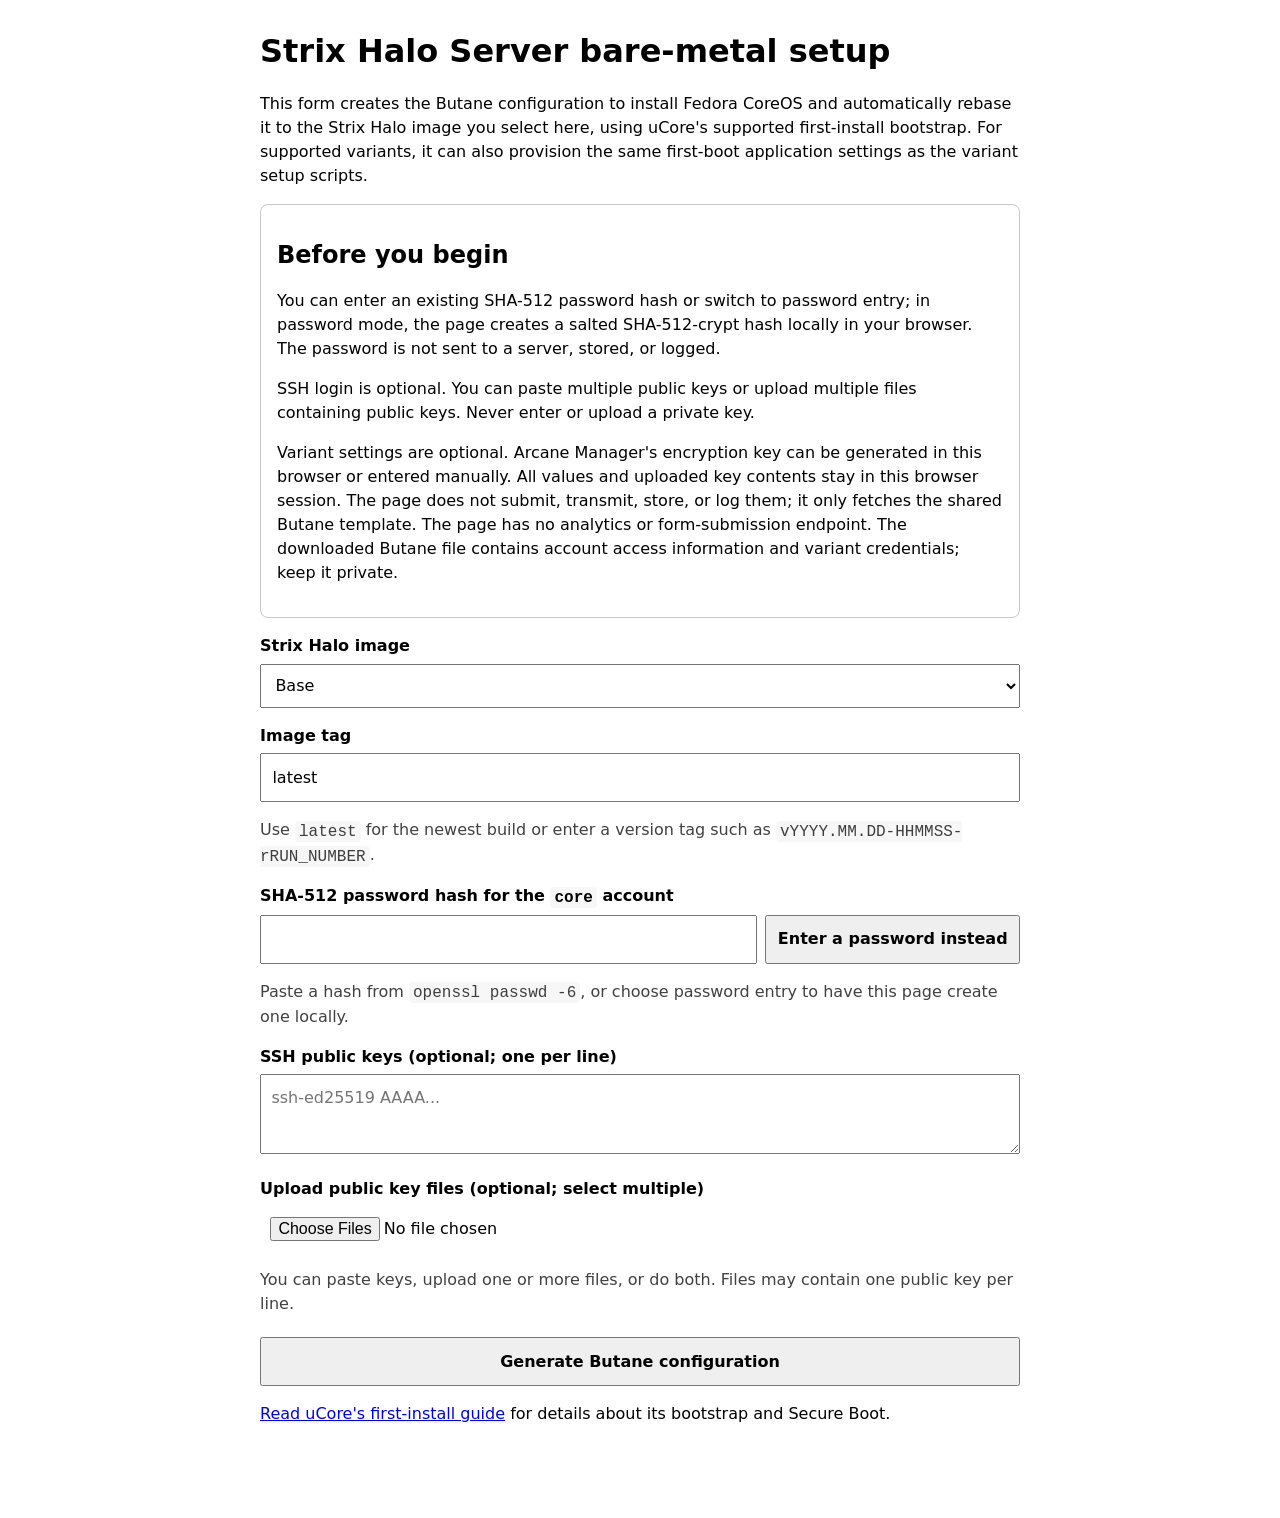
==== docs/install/index.html @ 9a05264e "Make variant Butane setup explicitly optional Co-authored-by: Copilot <223556219+Copilot@users.norep" ====
<!doctype html>
<html lang="en">
<head>
  <meta charset="utf-8">
  <meta name="viewport" content="width=device-width, initial-scale=1">
  <meta name="referrer" content="no-referrer">
  <title>Strix Halo Server bare-metal installer</title>
  <style>
    :root {
      color-scheme: light dark;
      font: 16px/1.5 system-ui, sans-serif;
      --border: #8887;
      --surface: #8881;
    }

    body {
      max-width: 760px;
      margin: 2rem auto;
      padding: 0 1rem 3rem;
    }

    h1, h2 { line-height: 1.2; }
    label { display: block; margin-top: 1rem; font-weight: 650; }
    input, select, textarea, button {
      box-sizing: border-box;
      width: 100%;
      margin-top: 0.35rem;
      padding: 0.65rem;
      font: inherit;
    }

    textarea { min-height: 5rem; resize: vertical; }
    #butane-output { min-height: 24rem; font-family: ui-monospace, monospace; white-space: pre; }
    button, .button { cursor: pointer; font-weight: 700; }
    .button { display: block; text-align: center; text-decoration: none; }
    .card { border: 1px solid var(--border); border-radius: 0.5rem; padding: 1rem; margin: 1rem 0; }
    .input-toggle { display: flex; align-items: center; gap: 0.5rem; margin-top: 0.35rem; }
    .input-toggle input { flex: 1; min-width: 0; width: auto; margin-top: 0; }
    .input-toggle button { flex: none; width: auto; margin-top: 0; }
    .hint { color: color-mix(in srgb, currentColor 75%, transparent); }
    .warning { border-left: 4px solid #d88b00; padding-left: 0.8rem; }
    code, pre { background: var(--surface); border-radius: 0.25rem; }
    code { padding: 0.1rem 0.25rem; overflow-wrap: anywhere; }
    pre { padding: 0.8rem; overflow-x: auto; white-space: pre-wrap; }
    [hidden] { display: none !important; }
  </style>
</head>
<body>
  <main>
    <h1>Strix Halo Server bare-metal setup</h1>
    <p>This form creates the Butane configuration to install Fedora CoreOS and automatically rebase it to the Strix Halo image you select here, using uCore's supported first-install bootstrap. For supported variants, it can also provision the same first-boot application settings as the variant setup scripts.</p>

    <section class="card">
      <h2>Before you begin</h2>
      <p>You can enter an existing SHA-512 password hash or switch to password entry; in password mode, the page creates a salted SHA-512-crypt hash locally in your browser. The password is not sent to a server, stored, or logged.</p>
      <p>SSH login is optional. You can paste multiple public keys or upload multiple files containing public keys. Never enter or upload a private key.</p>
      <p>Variant settings are optional. Arcane Manager's encryption key can be generated in this browser or entered manually. All values and uploaded key contents stay in this browser session. The page does not submit, transmit, store, or log them; it only fetches the shared Butane template. The page has no analytics or form-submission endpoint. The downloaded Butane file contains account access information and variant credentials; keep it private.</p>
    </section>

    <form id="installer-form">
      <label for="image">Strix Halo image</label>
      <select id="image" required>
        <option value="ghcr.io/bryanconradhart/strix-halo-server">Base</option>
        <option value="ghcr.io/bryanconradhart/strix-halo-server-arcane-manager">Arcane Manager</option>
        <option value="ghcr.io/bryanconradhart/strix-halo-server-arcane-agent-edge">Arcane Edge Agent</option>
        <option value="ghcr.io/bryanconradhart/strix-halo-server-arcane-manager-direct">Arcane Direct Agent</option>
        <option value="ghcr.io/bryanconradhart/strix-halo-server-ai-toolbox-cockpit">AI Toolbox Cockpit</option>
        <option value="ghcr.io/bryanconradhart/strix-halo-server-lemonade">Lemonade Server</option>
      </select>

      <section id="variant-settings" class="card" hidden>
        <h2 id="variant-title">Variant setup</h2>
        <p id="variant-description"></p>
        <label for="variant-provision-mode">Variant setup timing</label>
        <select id="variant-provision-mode">
          <option value="login">Set up interactively after login</option>
          <option value="butane">Provision setup with this Butane configuration</option>
        </select>
        <p id="variant-provision-hint" class="hint">The variant setup script will prompt for its required values the first time you sign in.</p>
        <div id="manager-fields" hidden>
          <label for="manager-url">Arcane Manager URL</label>
          <input id="manager-url" type="url" autocomplete="url" placeholder="https://arcane.example.com">
          <label for="manager-key-mode">Encryption key</label>
          <select id="manager-key-mode">
            <option value="generate">Generate a random key in this browser</option>
            <option value="manual">Enter a key manually</option>
          </select>
          <div id="manager-key-entry" hidden>
            <label for="manager-key">Arcane Manager encryption key (64 hexadecimal characters)</label>
            <input id="manager-key" type="password" autocomplete="off" spellcheck="false" minlength="64" maxlength="64" pattern="[A-Fa-f0-9]{64}">
          </div>
        </div>
        <div id="agent-fields" hidden>
          <label for="agent-manager-url">Arcane Manager API URL</label>
          <input id="agent-manager-url" type="url" autocomplete="url" placeholder="https://arcane.example.com">
          <label for="agent-token">Arcane Agent token (shown as you type)</label>
          <input id="agent-token" autocomplete="off" spellcheck="false" pattern="arc_[A-Za-z0-9_-]+">
        </div>
        <div id="lemonade-fields" hidden>
          <label for="lemonade-key">Lemonade API key (at least 32 letters, numbers, underscores, or hyphens)</label>
          <input id="lemonade-key" autocomplete="off" spellcheck="false" minlength="32" pattern="[A-Za-z0-9_-]{32,}">
        </div>
      </section>

      <label for="tag">Image tag</label>
      <input id="tag" name="tag" value="latest" maxlength="128" pattern="[A-Za-z0-9][A-Za-z0-9._-]{0,127}" required>
      <p class="hint">Use <code>latest</code> for the newest build or enter a version tag such as <code>vYYYY.MM.DD-HHMMSS-rRUN_NUMBER</code>.</p>

      <label id="password-label" for="password-hash">SHA-512 password hash for the <code>core</code> account</label>
      <div class="input-toggle">
        <input id="password-hash" type="password" autocomplete="off" spellcheck="false" required>
        <input id="password-input" type="password" autocomplete="off" spellcheck="false" maxlength="1024" hidden>
        <button id="password-mode" type="button" aria-pressed="false">Enter a password instead</button>
      </div>
      <p id="password-hint" class="hint">Paste a hash from <code>openssl passwd -6</code>, or choose password entry to have this page create one locally.</p>

      <label for="ssh-keys">SSH public keys (optional; one per line)</label>
      <textarea id="ssh-keys" autocomplete="off" spellcheck="false" placeholder="ssh-ed25519 AAAA..."></textarea>

      <label for="ssh-key-files">Upload public key files (optional; select multiple)</label>
      <input id="ssh-key-files" type="file" accept=".pub,.txt,text/plain" multiple>
      <p class="hint">You can paste keys, upload one or more files, or do both. Files may contain one public key per line.</p>

      <button type="submit">Generate Butane configuration</button>
    </form>

    <section id="result" class="card" hidden aria-live="polite">
      <h2>Configuration ready</h2>
      <p>Copy the configuration below or download it to the Fedora Workstation Live environment. It automatically installs your selected Strix Halo image during the first-boot bootstrap.</p>
      <label for="butane-output">Generated Butane configuration</label>
      <textarea id="butane-output" readonly spellcheck="false" aria-label="Generated Butane configuration"></textarea>
      <a id="download" class="button" download="strix-halo-server.butane">Download Butane file</a>
      <h3>After installation</h3>
      <p>Keep networking connected while the first-boot bootstrap completes and reboots into your selected image. Then sign in as <code>core</code>.</p>
    </section>

    <p id="status" role="status" aria-live="polite"></p>
    <p><a href="https://projectucore.org/docs/first-install/">Read uCore's first-install guide</a> for details about its bootstrap and Secure Boot.</p>
  </main>
  <script>
    (() => {
      const form = document.querySelector("#installer-form");
      const status = document.querySelector("#status");
      const result = document.querySelector("#result");
      const download = document.querySelector("#download");
      const butaneOutput = document.querySelector("#butane-output");
      const imageSelect = document.querySelector("#image");
      const variantSettings = document.querySelector("#variant-settings");
      const variantTitle = document.querySelector("#variant-title");
      const variantDescription = document.querySelector("#variant-description");
      const variantProvisionMode = document.querySelector("#variant-provision-mode");
      const variantProvisionHint = document.querySelector("#variant-provision-hint");
      const managerFields = document.querySelector("#manager-fields");
      const agentFields = document.querySelector("#agent-fields");
      const lemonadeFields = document.querySelector("#lemonade-fields");
      const managerKeyMode = document.querySelector("#manager-key-mode");
      const managerKeyEntry = document.querySelector("#manager-key-entry");
      const managerKey = document.querySelector("#manager-key");
      const managerUrl = document.querySelector("#manager-url");
      const agentManagerUrl = document.querySelector("#agent-manager-url");
      const agentToken = document.querySelector("#agent-token");
      const lemonadeKey = document.querySelector("#lemonade-key");
      const passwordLabel = document.querySelector("#password-label");
      const passwordHashInput = document.querySelector("#password-hash");
      const passwordInput = document.querySelector("#password-input");
      const passwordModeButton = document.querySelector("#password-mode");
      const passwordHint = document.querySelector("#password-hint");
      const allowedImages = new Set([
        "ghcr.io/bryanconradhart/strix-halo-server",
        "ghcr.io/bryanconradhart/strix-halo-server-arcane-manager",
        "ghcr.io/bryanconradhart/strix-halo-server-arcane-agent-edge",
        "ghcr.io/bryanconradhart/strix-halo-server-arcane-manager-direct",
        "ghcr.io/bryanconradhart/strix-halo-server-ai-toolbox-cockpit",
        "ghcr.io/bryanconradhart/strix-halo-server-lemonade",
      ]);
      let previousUrl;

      const yamlQuote = (value) => `'${value.replaceAll("'", "''")}'`;

      const concatBytes = (...arrays) => {
        const output = new Uint8Array(arrays.reduce((length, array) => length + array.length, 0));
        let offset = 0;
        for (const array of arrays) {
          output.set(array, offset);
          offset += array.length;
        }
        return output;
      };

      const repeatBytes = (source, length) => {
        const output = new Uint8Array(length);
        for (let index = 0; index < length; index += 1) {
          output[index] = source[index % source.length];
        }
        return output;
      };

      const sha512Crypt = async (password) => {
        const passwordBytes = new TextEncoder().encode(password);
        if (passwordBytes.length === 0 || passwordBytes.length > 1024) {
          throw new Error("Enter a password between 1 and 1024 UTF-8 bytes.");
        }
        const saltAlphabet = "./0123456789ABCDEFGHIJKLMNOPQRSTUVWXYZabcdefghijklmnopqrstuvwxyz";
        const saltRandom = crypto.getRandomValues(new Uint8Array(8));
        const salt = Array.from(saltRandom, (byte) => saltAlphabet[byte & 63]).join("");
        const saltBytes = new TextEncoder().encode(salt);
        const digest = async (...parts) => new Uint8Array(await crypto.subtle.digest("SHA-512", concatBytes(...parts)));

        const alternate = await digest(passwordBytes, saltBytes, passwordBytes);
        const initialParts = [passwordBytes, saltBytes];
        for (let remaining = passwordBytes.length; remaining > 0; remaining -= alternate.length) {
          initialParts.push(alternate.slice(0, Math.min(remaining, alternate.length)));
        }
        for (let length = passwordBytes.length; length > 0; length = Math.floor(length / 2)) {
          initialParts.push(length & 1 ? alternate : passwordBytes);
        }
        let current = await digest(...initialParts);

        const passwordDigestParts = [];
        for (let index = 0; index < passwordBytes.length; index += 1) {
          passwordDigestParts.push(passwordBytes);
        }
        const passwordSequence = repeatBytes(await digest(...passwordDigestParts), passwordBytes.length);

        const saltDigestParts = [];
        for (let index = 0; index < 16 + current[0]; index += 1) {
          saltDigestParts.push(saltBytes);
        }
        const saltSequence = repeatBytes(await digest(...saltDigestParts), saltBytes.length);

        for (let round = 0; round < 5000; round += 1) {
          const parts = [round & 1 ? passwordSequence : current];
          if (round % 3 !== 0) parts.push(saltSequence);
          if (round % 7 !== 0) parts.push(passwordSequence);
          parts.push(round & 1 ? current : passwordSequence);
          current = await digest(...parts);
        }

        const cryptAlphabet = "./0123456789ABCDEFGHIJKLMNOPQRSTUVWXYZabcdefghijklmnopqrstuvwxyz";
        const encode24 = (first, second, third, count = 4) => {
          let value = (first << 16) | (second << 8) | third;
          let encoded = "";
          for (let index = 0; index < count; index += 1) {
            encoded += cryptAlphabet[value & 63];
            value >>= 6;
          }
          return encoded;
        };
        const order = [
          [0, 21, 42], [22, 43, 1], [44, 2, 23], [3, 24, 45],
          [25, 46, 4], [47, 5, 26], [6, 27, 48], [28, 49, 7],
          [50, 8, 29], [9, 30, 51], [31, 52, 10], [53, 11, 32],
          [12, 33, 54], [34, 55, 13], [56, 14, 35], [15, 36, 57],
          [37, 58, 16], [59, 17, 38], [18, 39, 60], [40, 61, 19],
          [62, 20, 41],
        ];
        const checksum = order.map(([first, second, third]) => encode24(current[first], current[second], current[third])).join("")
          + encode24(0, 0, current[63], 2);
        passwordBytes.fill(0);
        return `$6$${salt}$${checksum}`;
      };

      const variants = {
        "ghcr.io/bryanconradhart/strix-halo-server-arcane-manager": {
          name: "Arcane Manager",
          description: "Creates /etc/arcane/manager.env and enables the Arcane Manager service.",
          type: "manager",
          service: "arcane-manager.service",
          file: "/etc/arcane/manager.env",
          directories: [
            { path: "/etc/arcane", mode: 448, user: "root", group: "root" },
            { path: "/var/home/core/arcane-projects", mode: 488, user: "core", group: "core" },
          ],
          environment: (values) => `APP_URL=${values.url}\nENCRYPTION_KEY=${values.key}`,
        },
        "ghcr.io/bryanconradhart/strix-halo-server-arcane-agent-edge": {
          name: "Arcane Edge Agent",
          description: "Creates /etc/arcane/agent.env and enables the Arcane Edge Agent service.",
          type: "agent",
          service: "arcane-edge-agent.service",
          file: "/etc/arcane/agent.env",
          directories: [{ path: "/etc/arcane", mode: 448, user: "root", group: "root" }],
          environment: (values) => `AGENT_TOKEN=${values.token}\nMANAGER_API_URL=${values.url}`,
        },
        "ghcr.io/bryanconradhart/strix-halo-server-arcane-manager-direct": {
          name: "Arcane Direct Agent",
          description: "Creates /etc/arcane/agent.env and enables the Arcane Direct Agent service.",
          type: "agent",
          service: "arcane-agent.service",
          file: "/etc/arcane/agent.env",
          directories: [{ path: "/etc/arcane", mode: 448, user: "root", group: "root" }],
          environment: (values) => `AGENT_TOKEN=${values.token}\nMANAGER_API_URL=${values.url}`,
        },
        "ghcr.io/bryanconradhart/strix-halo-server-lemonade": {
          name: "Lemonade Server",
          description: "Creates /etc/lemonade/server.env and enables Lemonade Server.",
          type: "lemonade",
          service: "lemonade-server.service",
          file: "/etc/lemonade/server.env",
          directories: [{ path: "/etc/lemonade", mode: 448, user: "root", group: "root" }],
          environment: (values) => `LEMONADE_API_KEY=${values.key}`,
        },
      };

      const updateVariantFields = () => {
        const variant = variants[imageSelect.value];
        const provisionWithButane = Boolean(variant) && variantProvisionMode.value === "butane";
        variantSettings.hidden = !variant;
        managerFields.hidden = !provisionWithButane || variant?.type !== "manager";
        agentFields.hidden = !provisionWithButane || variant?.type !== "agent";
        lemonadeFields.hidden = !provisionWithButane || variant?.type !== "lemonade";
        if (variant) {
          variantTitle.textContent = `${variant.name} setup`;
          variantDescription.textContent = variant.description;
        }
        const manager = provisionWithButane && variant?.type === "manager";
        const agent = provisionWithButane && variant?.type === "agent";
        const lemonade = provisionWithButane && variant?.type === "lemonade";
        variantProvisionHint.textContent = provisionWithButane
          ? "Complete every required field below to include the variant setup in this configuration."
          : "The variant setup script will prompt for its required values the first time you sign in.";
        managerUrl.disabled = !manager;
        managerUrl.required = manager;
        managerKeyMode.disabled = !manager;
        managerKeyEntry.hidden = !manager || managerKeyMode.value !== "manual";
        managerKey.disabled = !manager || managerKeyMode.value !== "manual";
        managerKey.required = manager && managerKeyMode.value === "manual";
        agentManagerUrl.disabled = !agent;
        agentManagerUrl.required = agent;
        agentToken.disabled = !agent;
        agentToken.required = agent;
        lemonadeKey.disabled = !lemonade;
        lemonadeKey.required = lemonade;
      };

      const urlPattern = /^https?:\/\/[^\s#\\"]+$/;
      const variantYaml = (variant, values) => {
        const fileLines = [
          "directories:",
          ...variant.directories.flatMap((directory) => [
            `  - path: ${directory.path}`,
            `    mode: ${directory.mode}`,
            "    user:",
            `      name: ${directory.user}`,
            "    group:",
            `      name: ${directory.group}`,
          ]),
          "files:",
          `  - path: ${variant.file}`,
          "    mode: 384",
          "    user:",
          "      name: root",
          "    group:",
          "      name: root",
          "    contents:",
          "      inline: |",
          ...variant.environment(values).split("\n").map((line) => `        ${line}`),
        ];
        return {
          storage: fileLines.map((line) => `  ${line}`).join("\n"),
          systemd: `    - name: ${variant.service}\n      enabled: true`,
        };
      };

      const getVariantValues = (variant) => {
        if (variant.type === "manager") {
          const url = document.querySelector("#manager-url").value.trim();
          if (!urlPattern.test(url)) {
            throw new Error("Enter a valid Arcane Manager URL using http:// or https:// without spaces, quotes, backslashes, or fragments.");
          }
          let key;
          if (managerKeyMode.value === "generate") {
            key = Array.from(crypto.getRandomValues(new Uint8Array(32)), (byte) => byte.toString(16).padStart(2, "0")).join("");
          } else {
            key = managerKey.value.trim();
            if (!/^[A-Fa-f0-9]{64}$/.test(key)) {
              throw new Error("Enter an Arcane Manager encryption key of exactly 64 hexadecimal characters.");
            }
          }
          return { url, key };
        }
        if (variant.type === "agent") {
          const url = document.querySelector("#agent-manager-url").value.trim();
          const token = document.querySelector("#agent-token").value.trim();
          if (!urlPattern.test(url)) {
            throw new Error("Enter a valid Arcane Manager API URL using http:// or https:// without spaces, quotes, backslashes, or fragments.");
          }
          if (!/^arc_[A-Za-z0-9_-]+$/.test(token)) {
            throw new Error("Enter a valid Arcane Agent token beginning with arc_.");
          }
          return { url, token };
        }
        const key = document.querySelector("#lemonade-key").value.trim();
        if (!/^[A-Za-z0-9_-]{32,}$/.test(key)) {
          throw new Error("The Lemonade API key must be at least 32 letters, numbers, underscores, or hyphens.");
        }
        return { key };
      };

      imageSelect.addEventListener("change", updateVariantFields);
      variantProvisionMode.addEventListener("change", updateVariantFields);
      managerKeyMode.addEventListener("change", updateVariantFields);
      let passwordEntryMode = false;
      passwordModeButton.addEventListener("click", () => {
        passwordEntryMode = !passwordEntryMode;
        passwordHashInput.hidden = passwordEntryMode;
        passwordHashInput.required = !passwordEntryMode;
        passwordInput.hidden = !passwordEntryMode;
        passwordInput.required = passwordEntryMode;
        passwordLabel.htmlFor = passwordEntryMode ? "password-input" : "password-hash";
        passwordLabel.textContent = passwordEntryMode
          ? "Password for the core account (hashed locally)"
          : "SHA-512 password hash for the core account";
        passwordModeButton.textContent = passwordEntryMode ? "Enter a hash instead" : "Enter a password instead";
        passwordModeButton.setAttribute("aria-pressed", String(passwordEntryMode));
        passwordHint.textContent = passwordEntryMode
          ? "The password is hashed in this browser using SHA-512-crypt (5000 rounds) and a random salt. Maximum length: 1024 UTF-8 bytes."
          : "Paste a hash from openssl passwd -6, or choose password entry to have this page create one locally.";
      });
      const requestedVariant = new URLSearchParams(location.search).get("variant");
      if (requestedVariant) {
        const image = `ghcr.io/bryanconradhart/strix-halo-server-${requestedVariant}`;
        if (allowedImages.has(image)) {
          imageSelect.value = image;
        }
      }
      updateVariantFields();

      form.addEventListener("submit", async (event) => {
        event.preventDefault();
        status.textContent = "";
        result.hidden = true;

        const image = document.querySelector("#image").value;
        const tag = document.querySelector("#tag").value.trim();
        const imageReference = `${image}:${tag}`;
        const variant = variants[image];
        let passwordHash = passwordHashInput.value.trim();
        const pastedKeys = document.querySelector("#ssh-keys").value.split(/\r?\n/);
        const keyFiles = Array.from(document.querySelector("#ssh-key-files").files);
        let sshKeys;

        try {
          const uploadedKeys = await Promise.all(keyFiles.map(async (file) => (await file.text()).split(/\r?\n/)));
          sshKeys = [...pastedKeys, ...uploadedKeys.flat()]
            .map((key) => key.trim())
            .filter((key) => key && !key.startsWith("#"));
        } catch {
          status.textContent = "Could not read the selected public key file(s).";
          return;
        }
        sshKeys = [...new Set(sshKeys)];

        if (!allowedImages.has(image)) {
          status.textContent = "Select a Strix Halo image from the list.";
          return;
        }
        if (!/^[A-Za-z0-9][A-Za-z0-9._-]{0,127}$/.test(tag)) {
          status.textContent = "Enter a valid image tag.";
          return;
        }
        if (passwordEntryMode) {
          try {
            status.textContent = "Hashing the password locally in this browser...";
            passwordHash = await sha512Crypt(passwordInput.value);
            status.textContent = "";
          } catch (error) {
            status.textContent = error instanceof Error ? error.message : "Could not hash the password in this browser.";
            return;
          }
        }
        if (!/^\$6\$[A-Za-z0-9./]{1,16}\$[A-Za-z0-9./]{86}$/.test(passwordHash)) {
          status.textContent = "Enter a valid SHA-512-crypt password hash beginning with $6$ (generated by openssl passwd -6).";
          return;
        }
        const validPublicKey = /^(ssh-(ed25519|rsa)|ecdsa-sha2-nistp(256|384|521)|sk-ssh-ed25519|sk-ecdsa-sha2-nistp256) [A-Za-z0-9+/]+={0,3}( .*)?$/;
        if (sshKeys.some((key) => !validPublicKey.test(key))) {
          status.textContent = "Each non-empty line or uploaded file entry must be a valid SSH public key.";
          return;
        }

        let variantFragments = { storage: "", systemd: "" };
        if (variant && variantProvisionMode.value === "butane") {
          try {
            variantFragments = variantYaml(variant, getVariantValues(variant));
          } catch (error) {
            status.textContent = error instanceof Error ? error.message : "Could not validate variant settings.";
            return;
          }
        }

        try {
          const response = await fetch("./ucore-autorebase.butane", { cache: "no-store" });
          if (!response.ok) {
            throw new Error(`Could not load the uCore Butane template (HTTP ${response.status}).`);
          }
          let butane = await response.text();
          const imagePlaceholder = "YOUR_STRIX_IMAGE_REF_HERE";
          if (butane.split(imagePlaceholder).length - 1 !== 2) {
            throw new Error("The uCore Butane template must contain exactly two Strix image placeholders.");
          }
          butane = butane.replaceAll(imagePlaceholder, imageReference);
          if (!butane.includes("YOUR_GOOD_PASSWORD_HASH_HERE")) {
            throw new Error("The uCore Butane template is missing its password placeholder.");
          }
          butane = butane.replace("YOUR_GOOD_PASSWORD_HASH_HERE", yamlQuote(passwordHash));
          const sshKeyPlaceholder = "        - YOUR_SSH_PUB_KEY_HERE";
          if (!butane.includes(`      ssh_authorized_keys:\n${sshKeyPlaceholder}`)) {
            throw new Error("The uCore Butane template is missing its SSH-key placeholder.");
          }
          if (sshKeys.length) {
            butane = butane.replace(sshKeyPlaceholder, sshKeys.map((key) => `        - ${yamlQuote(key)}`).join("\n"));
          } else {
            butane = butane.replace(`      ssh_authorized_keys:\n${sshKeyPlaceholder}\n`, "");
          }

          if (!butane.includes("YOUR_VARIANT_STORAGE_HERE") || !butane.includes("YOUR_VARIANT_SYSTEMD_HERE")) {
            throw new Error("The uCore Butane template is missing its variant setup placeholders.");
          }
          butane = butane
            .replace("  YOUR_VARIANT_STORAGE_HERE", variantFragments.storage)
            .replace("    YOUR_VARIANT_SYSTEMD_HERE", variantFragments.systemd);

          if (butane.includes("YOUR_")) {
            throw new Error("The generated configuration still contains an unfilled placeholder.");
          }

          const blob = new Blob([butane], { type: "text/yaml;charset=utf-8" });
          if (previousUrl) {
            URL.revokeObjectURL(previousUrl);
          }
          previousUrl = URL.createObjectURL(blob);
          download.href = previousUrl;
          butaneOutput.value = butane;
          passwordInput.value = "";
          result.hidden = false;
        } catch (error) {
          status.textContent = error instanceof Error ? error.message : "Could not generate the configuration.";
        }
      });
    })();
  </script>
</body>
</html>
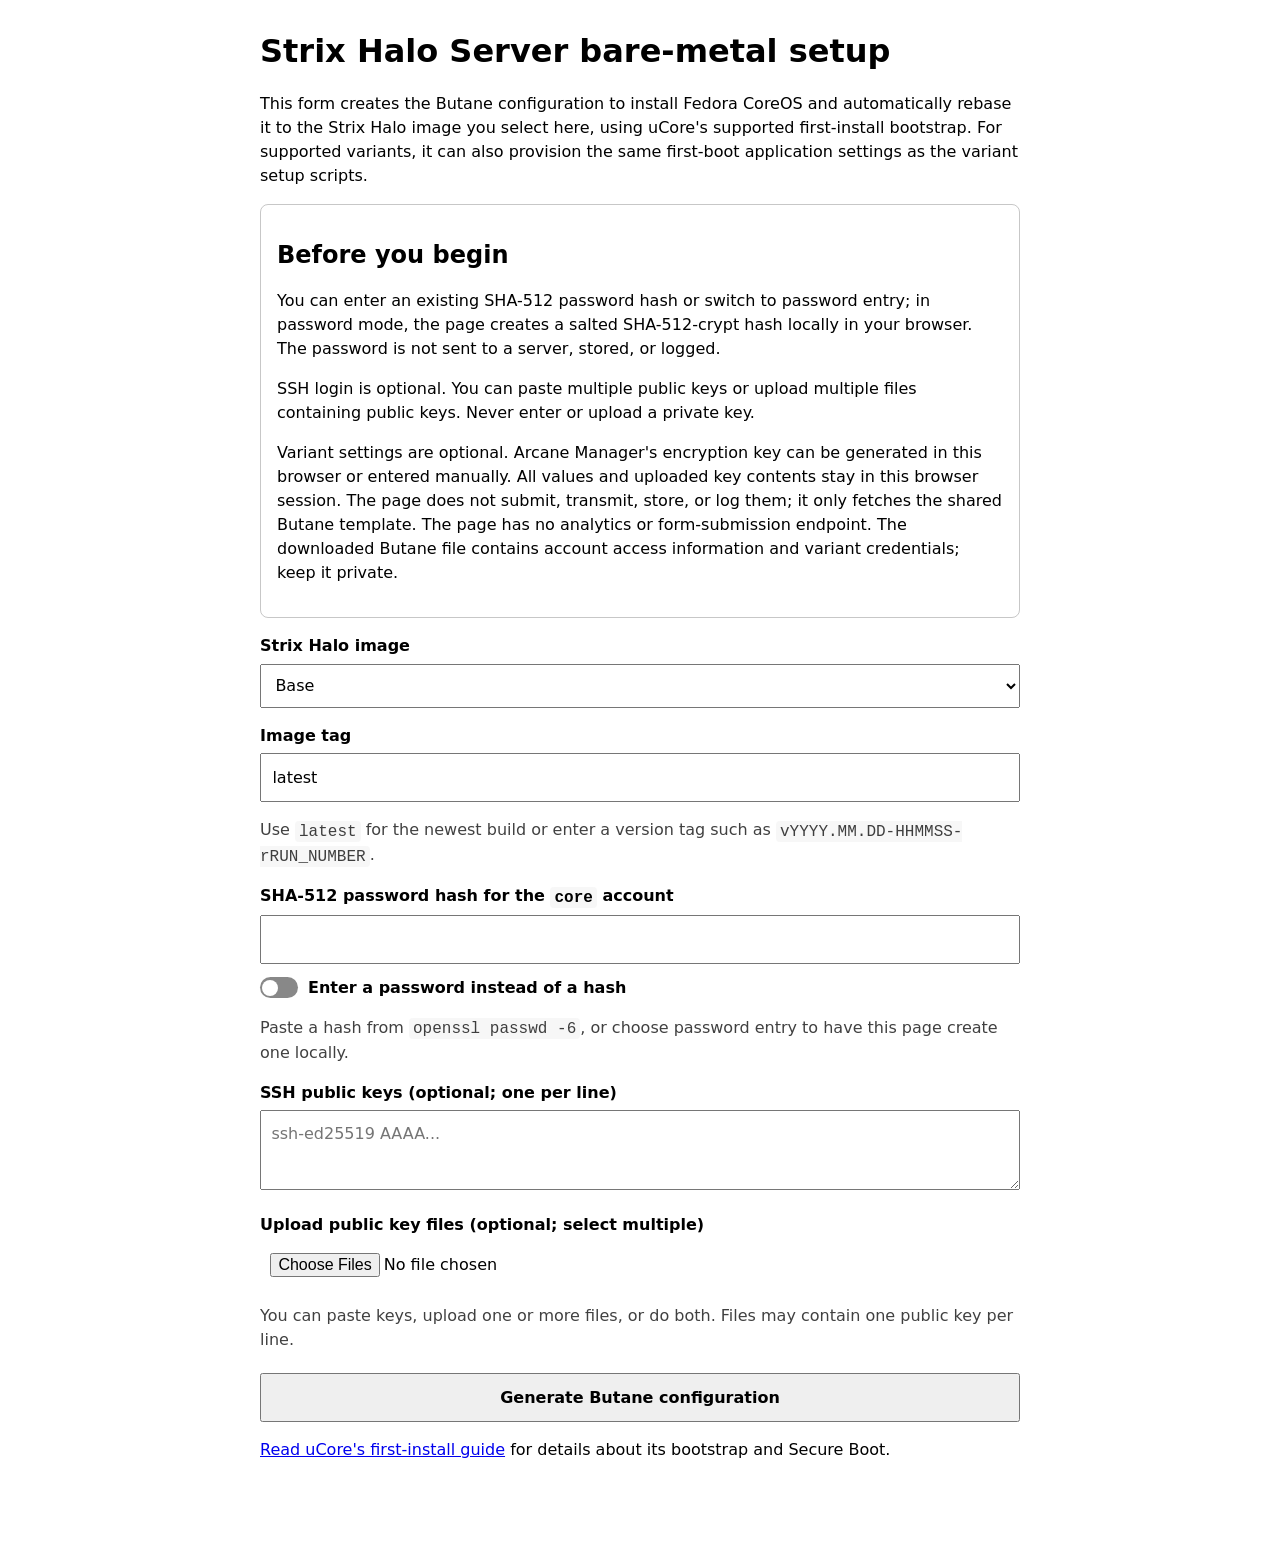
==== commit 9a13b9e5: "improve setup UX, cleaner UI toggles for the builder, and setup script defaults to run" ====
--- a/docs/install/index.html
+++ b/docs/install/index.html
@@ -34,9 +34,35 @@
     button, .button { cursor: pointer; font-weight: 700; }
     .button { display: block; text-align: center; text-decoration: none; }
     .card { border: 1px solid var(--border); border-radius: 0.5rem; padding: 1rem; margin: 1rem 0; }
-    .input-toggle { display: flex; align-items: center; gap: 0.5rem; margin-top: 0.35rem; }
-    .input-toggle input { flex: 1; min-width: 0; width: auto; margin-top: 0; }
-    .input-toggle button { flex: none; width: auto; margin-top: 0; }
+    .toggle-control { display: flex; align-items: center; gap: 0.6rem; margin-top: 0.75rem; cursor: pointer; }
+    .toggle-control input {
+      appearance: none;
+      position: relative;
+      flex: none;
+      width: 2.4rem;
+      height: 1.35rem;
+      margin: 0;
+      padding: 0;
+      border: 0;
+      border-radius: 999px;
+      background: #888;
+      cursor: pointer;
+      transition: background-color 150ms ease;
+    }
+    .toggle-control input::before {
+      position: absolute;
+      top: 0.175rem;
+      left: 0.15rem;
+      width: 1rem;
+      height: 1rem;
+      border-radius: 50%;
+      background: white;
+      content: "";
+      transition: transform 150ms ease;
+    }
+    .toggle-control input:checked { background: #268bd2; }
+    .toggle-control input:checked::before { transform: translateX(1.05rem); }
+    .toggle-control input:focus-visible { outline: 2px solid currentColor; outline-offset: 2px; }
     .hint { color: color-mix(in srgb, currentColor 75%, transparent); }
     .warning { border-left: 4px solid #d88b00; padding-left: 0.8rem; }
     code, pre { background: var(--surface); border-radius: 0.25rem; }
@@ -68,23 +94,41 @@
         <option value="ghcr.io/bryanconradhart/strix-halo-server-lemonade">Lemonade Server</option>
       </select>
 
+      <label for="tag">Image tag</label>
+      <input id="tag" name="tag" value="latest" maxlength="128" pattern="[A-Za-z0-9][A-Za-z0-9._-]{0,127}" required>
+      <p class="hint">Use <code>latest</code> for the newest build or enter a version tag such as <code>vYYYY.MM.DD-HHMMSS-rRUN_NUMBER</code>.</p>
+
+      <label id="password-label" for="password-hash">SHA-512 password hash for the <code>core</code> account</label>
+      <input id="password-hash" type="password" autocomplete="off" spellcheck="false" required>
+      <input id="password-input" type="password" autocomplete="off" spellcheck="false" maxlength="1024" hidden>
+      <label class="toggle-control" for="password-mode">
+        <input id="password-mode" type="checkbox" role="switch">
+        <span>Enter a password instead of a hash</span>
+      </label>
+      <p id="password-hint" class="hint">Paste a hash from <code>openssl passwd -6</code>, or choose password entry to have this page create one locally.</p>
+
+      <label for="ssh-keys">SSH public keys (optional; one per line)</label>
+      <textarea id="ssh-keys" autocomplete="off" spellcheck="false" placeholder="ssh-ed25519 AAAA..."></textarea>
+
+      <label for="ssh-key-files">Upload public key files (optional; select multiple)</label>
+      <input id="ssh-key-files" type="file" accept=".pub,.txt,text/plain" multiple>
+      <p class="hint">You can paste keys, upload one or more files, or do both. Files may contain one public key per line.</p>
+
       <section id="variant-settings" class="card" hidden>
         <h2 id="variant-title">Variant setup</h2>
         <p id="variant-description"></p>
-        <label for="variant-provision-mode">Variant setup timing</label>
-        <select id="variant-provision-mode">
-          <option value="login">Set up interactively after login</option>
-          <option value="butane">Provision setup with this Butane configuration</option>
-        </select>
+        <label class="toggle-control" for="variant-provision-mode">
+          <input id="variant-provision-mode" type="checkbox" role="switch">
+          <span>Provision setup values in this Butane configuration</span>
+        </label>
         <p id="variant-provision-hint" class="hint">The variant setup script will prompt for its required values the first time you sign in.</p>
         <div id="manager-fields" hidden>
           <label for="manager-url">Arcane Manager URL</label>
           <input id="manager-url" type="url" autocomplete="url" placeholder="https://arcane.example.com">
-          <label for="manager-key-mode">Encryption key</label>
-          <select id="manager-key-mode">
-            <option value="generate">Generate a random key in this browser</option>
-            <option value="manual">Enter a key manually</option>
-          </select>
+          <label class="toggle-control" for="manager-key-mode">
+            <input id="manager-key-mode" type="checkbox" role="switch">
+            <span>Enter an encryption key manually instead of generating one</span>
+          </label>
           <div id="manager-key-entry" hidden>
             <label for="manager-key">Arcane Manager encryption key (64 hexadecimal characters)</label>
             <input id="manager-key" type="password" autocomplete="off" spellcheck="false" minlength="64" maxlength="64" pattern="[A-Fa-f0-9]{64}">
@@ -101,25 +145,6 @@
           <input id="lemonade-key" autocomplete="off" spellcheck="false" minlength="32" pattern="[A-Za-z0-9_-]{32,}">
         </div>
       </section>
-
-      <label for="tag">Image tag</label>
-      <input id="tag" name="tag" value="latest" maxlength="128" pattern="[A-Za-z0-9][A-Za-z0-9._-]{0,127}" required>
-      <p class="hint">Use <code>latest</code> for the newest build or enter a version tag such as <code>vYYYY.MM.DD-HHMMSS-rRUN_NUMBER</code>.</p>
-
-      <label id="password-label" for="password-hash">SHA-512 password hash for the <code>core</code> account</label>
-      <div class="input-toggle">
-        <input id="password-hash" type="password" autocomplete="off" spellcheck="false" required>
-        <input id="password-input" type="password" autocomplete="off" spellcheck="false" maxlength="1024" hidden>
-        <button id="password-mode" type="button" aria-pressed="false">Enter a password instead</button>
-      </div>
-      <p id="password-hint" class="hint">Paste a hash from <code>openssl passwd -6</code>, or choose password entry to have this page create one locally.</p>
-
-      <label for="ssh-keys">SSH public keys (optional; one per line)</label>
-      <textarea id="ssh-keys" autocomplete="off" spellcheck="false" placeholder="ssh-ed25519 AAAA..."></textarea>
-
-      <label for="ssh-key-files">Upload public key files (optional; select multiple)</label>
-      <input id="ssh-key-files" type="file" accept=".pub,.txt,text/plain" multiple>
-      <p class="hint">You can paste keys, upload one or more files, or do both. Files may contain one public key per line.</p>
 
       <button type="submit">Generate Butane configuration</button>
     </form>
@@ -163,7 +188,7 @@
       const passwordLabel = document.querySelector("#password-label");
       const passwordHashInput = document.querySelector("#password-hash");
       const passwordInput = document.querySelector("#password-input");
-      const passwordModeButton = document.querySelector("#password-mode");
+      const passwordModeToggle = document.querySelector("#password-mode");
       const passwordHint = document.querySelector("#password-hint");
       const allowedImages = new Set([
         "ghcr.io/bryanconradhart/strix-halo-server",
@@ -304,7 +329,7 @@
 
       const updateVariantFields = () => {
         const variant = variants[imageSelect.value];
-        const provisionWithButane = Boolean(variant) && variantProvisionMode.value === "butane";
+        const provisionWithButane = Boolean(variant) && variantProvisionMode.checked;
         variantSettings.hidden = !variant;
         managerFields.hidden = !provisionWithButane || variant?.type !== "manager";
         agentFields.hidden = !provisionWithButane || variant?.type !== "agent";
@@ -317,14 +342,14 @@
         const agent = provisionWithButane && variant?.type === "agent";
         const lemonade = provisionWithButane && variant?.type === "lemonade";
         variantProvisionHint.textContent = provisionWithButane
-          ? "Complete every required field below to include the variant setup in this configuration."
+          ? "The setup script and login check remain installed; the check detects the config created here and does not prompt. Complete every required field below."
           : "The variant setup script will prompt for its required values the first time you sign in.";
         managerUrl.disabled = !manager;
         managerUrl.required = manager;
         managerKeyMode.disabled = !manager;
-        managerKeyEntry.hidden = !manager || managerKeyMode.value !== "manual";
-        managerKey.disabled = !manager || managerKeyMode.value !== "manual";
-        managerKey.required = manager && managerKeyMode.value === "manual";
+        managerKeyEntry.hidden = !manager || !managerKeyMode.checked;
+        managerKey.disabled = !manager || !managerKeyMode.checked;
+        managerKey.required = manager && managerKeyMode.checked;
         agentManagerUrl.disabled = !agent;
         agentManagerUrl.required = agent;
         agentToken.disabled = !agent;
@@ -369,7 +394,7 @@
             throw new Error("Enter a valid Arcane Manager URL using http:// or https:// without spaces, quotes, backslashes, or fragments.");
           }
           let key;
-          if (managerKeyMode.value === "generate") {
+          if (!managerKeyMode.checked) {
             key = Array.from(crypto.getRandomValues(new Uint8Array(32)), (byte) => byte.toString(16).padStart(2, "0")).join("");
           } else {
             key = managerKey.value.trim();
@@ -400,9 +425,8 @@
       imageSelect.addEventListener("change", updateVariantFields);
       variantProvisionMode.addEventListener("change", updateVariantFields);
       managerKeyMode.addEventListener("change", updateVariantFields);
-      let passwordEntryMode = false;
-      passwordModeButton.addEventListener("click", () => {
-        passwordEntryMode = !passwordEntryMode;
+      passwordModeToggle.addEventListener("change", () => {
+        const passwordEntryMode = passwordModeToggle.checked;
         passwordHashInput.hidden = passwordEntryMode;
         passwordHashInput.required = !passwordEntryMode;
         passwordInput.hidden = !passwordEntryMode;
@@ -411,8 +435,6 @@
         passwordLabel.textContent = passwordEntryMode
           ? "Password for the core account (hashed locally)"
           : "SHA-512 password hash for the core account";
-        passwordModeButton.textContent = passwordEntryMode ? "Enter a hash instead" : "Enter a password instead";
-        passwordModeButton.setAttribute("aria-pressed", String(passwordEntryMode));
         passwordHint.textContent = passwordEntryMode
           ? "The password is hashed in this browser using SHA-512-crypt (5000 rounds) and a random salt. Maximum length: 1024 UTF-8 bytes."
           : "Paste a hash from openssl passwd -6, or choose password entry to have this page create one locally.";
@@ -480,7 +502,7 @@
         }
 
         let variantFragments = { storage: "", systemd: "" };
-        if (variant && variantProvisionMode.value === "butane") {
+        if (variant && variantProvisionMode.checked) {
           try {
             variantFragments = variantYaml(variant, getVariantValues(variant));
           } catch (error) {
